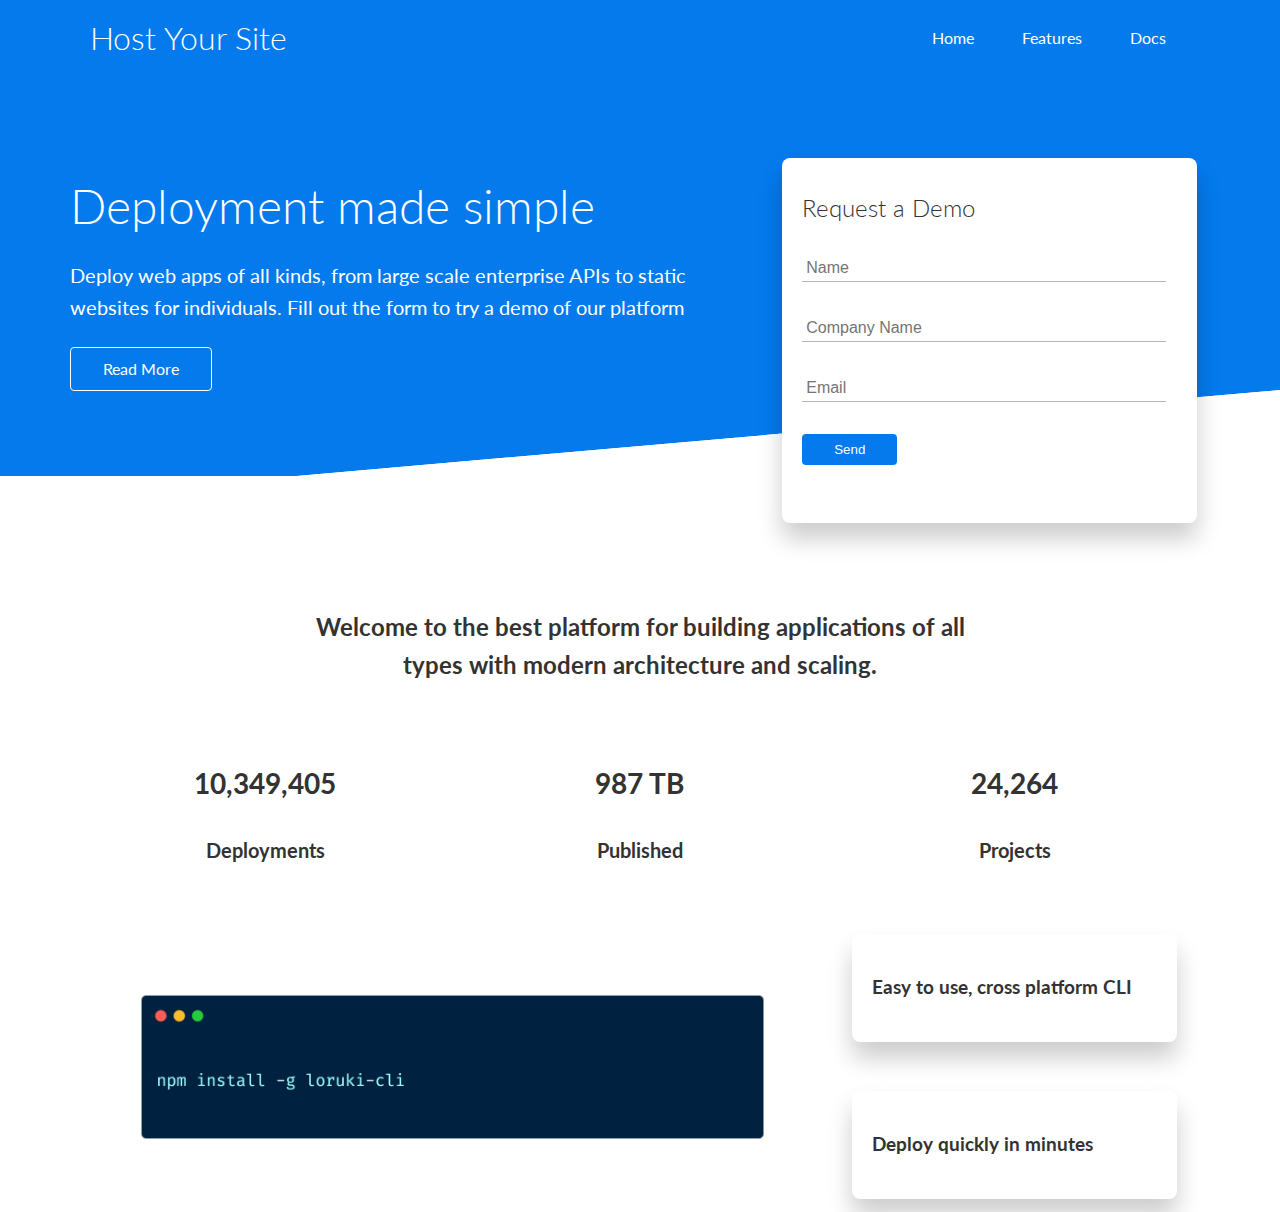
==== index.html @ ca032b11 "adding the cli image and other related info" ====
<!-- Exclamation enter to get the boiler plate code -->
<!DOCTYPE html>
<html lang="en">
<head>
  <meta charset="UTF-8">
  <meta http-equiv="X-UA-Compatible" content="IE=edge">
  <meta name="viewport" content="width=device-width, initial-scale=1.0">
  <link rel="stylesheet" href="https://cdnjs.cloudflare.com/ajax/libs/font-awesome/6.0.0-beta2/css/all.min.css" integrity="sha512-YWzhKL2whUzgiheMoBFwW8CKV4qpHQAEuvilg9FAn5VJUDwKZZxkJNuGM4XkWuk94WCrrwslk8yWNGmY1EduTA==" crossorigin="anonymous" referrerpolicy="no-referrer" />
  <link rel="stylesheet" href="css/styles.css">
  <link rel="stylesheet" href="css/utilities.css">
  <title>HostYourSite | Cloud Hosting For Everyone</title>
</head>
<body>
  <!-- Navbar -->
  <div class="navbar">
    <!-- Doesnt want to extend all the way, restricting the max width -->
    <div class="container flex">
      <h1 class="logo">Host Your Site</h1>
      <nav>
        <ul>
          <li><a href="index.html">Home</a></li>
          <li><a href="features.html">Features</a></li>
          <li><a href="docs.html">Docs</a></li>
        </ul>
      </nav>
    </div>
  </div>

  <!-- Showcase -->
  <section class="showcase">
    <div class="container grid">
      <!-- Grid Items -->
      <div class="showcase-text">
        <h1>Deployment made simple</h1>
        <p>Deploy web apps of all kinds, from large scale enterprise APIs to static websites for individuals. Fill out the form to try a demo of our platform</p>
        <a href="features.html" class="btn btn-outline">Read More</a>
      </div>

      <div class="showcase-form card">
        <h2>Request a Demo</h2>
        <form>
          <div class="form-control">
            <input type="text" name="name" placeholder="Name" required>
          </div>
          <div class="form-control">
            <input type="text" name="company" placeholder="Company Name" required>
          </div>
          <div class="form-control">
            <input type="email" name="email" placeholder="Email" required>
          </div>
          <input type="submit" value="Send" class="btn btn-primary">
        </form>
      </div>
    </div>
  </section>

  <!-- Stats -->
  <section class="stats">
    <div class="container">
      <h3 class="stats-heading text-center">
        Welcome to the best platform for building applications of all types with modern architecture and scaling.
      </h3>
      <div class="grid grid-3 text-center mgy-4">
        <div>
          <i class="fas fa-server fa-3x"></i>
          <h3>10,349,405</h3>
          <p class="text-secondary">Deployments</p>
        </div>
        <div>
          <i class="fas fa-upload fa-3x"></i>
          <h3>987 TB</h3>
          <p class="text-secondary">Published</p>
        </div>
        <div>
          <i class="fas fa-project-diagram fa-3x"></i>
          <h3>24,264</h3>
          <p class="text-secondary">Projects</p>
        </div>
      </div>
    </div>
  </section>

  <!-- Cli -->
  <section class="cli">
    <div class="container grid">
      <img src="images/cli.png" alt="">
      <div class="card">
        <h3>Easy to use, cross platform CLI</h3>
      </div>
      <div class="card">
        <h3>Deploy quickly in minutes</h3>
      </div>
    </div>
  </section>
</body>
</html>
---- css/styles.css ----
@import url('https://fonts.googleapis.com/css2?family=Lato:wght@300&display=swap');

:root {
  --primary-color: #047aed;
};

* {
  box-sizing: border-box;
  margin: 0;
  padding: 0;
}

body {
  font-family: 'Lato',sans-serif;
  color: #333;
  line-height: 1.6;
  margin: 0;
}

ul {
  list-style-type: none;
}

a {
  text-decoration: none;
  color: #333;
}

h1, h2 {
  font-weight: 300;
  line-height: 1.2;
  margin: 1rem 0;
}

p {
  margin: 0.5rem 0;
}

img {
  /* To fit inside the container */
  width: 100%;
}

/* Navbar */

.navbar {
  background-color: var(--primary-color);
  color: #fff;
  height: 4.75rem;
}

.navbar ul {
  display: flex;
}

.navbar a {
  color: #fff;
  padding: 0.5rem 1rem;
  margin: 0 0.5rem;
}

.navbar a:hover {
  border-bottom: 0.15rem #fff solid;
}

.navbar .flex {
  justify-content: space-between;
}

/* Showcase */

.showcase {
  height: 400px;
  background-color: var(--primary-color);
  color: #fff;
  position: relative;
}

.showcase::before, .showcase::after {
  content: '';
  position: absolute;
  height: 100px;
  bottom: -70px;
  right: 0;
  left: 0;
  background: #fff;
  -webkit-transform: skewY(-5deg);
  -moz-transform: skewY(-5deg);
  -ms-transform: skewY(-5deg);
  transform: skewY(-5deg);
}

.showcase h1 {
  font-size: 3rem;
}

.showcase p {
  margin: 1.5rem 0;
  font-size: 1.25rem;
}

.showcase .grid {
  overflow: visible;
  grid-template-columns: 60% 40%;
  gap: 2.5rem;
}

.showcase-form {
  position: relative;
  top: 4rem;
  height: 325px;
  width: 375px;
  padding: 2.5rem;
  z-index: 100;
  justify-self: flex-end;
}

.showcase-form .form-control {
  margin: 2rem 0;
}

.showcase-form input[type='text'], 
.showcase-form input[type='email'] {
  border: 0;
  border-bottom: 1px solid #b4b3cb;
  width: 95%;
  padding: 0.25rem;
  font-size: 1rem;
}

.showcase-form input:focus {
  outline: none;
}

/* Stats */

.stats {
  padding-top: 100px;
}

.stats h3 {
  font-size: 1.5rem;
}

.stats-heading {
  max-width: 650px;
  margin: 2rem auto;
}

.stats .grid h3 {
  font-size: 1.75rem;
}

.stats .grid p {
  font-size: 1.25rem;
  font-weight: bold;
}

/* Cli */

/* Here grid is combination of rows and columns */
.cli .grid {
  grid-template-rows: repeat(2, 1fr);
  grid-template-columns: repeat(3, 1fr);
}

/* Making cli image to span down the first 2 columns and 2 rows */
.cli .grid > *:first-child {
  grid-column: 1 / span 2;
  grid-row: 1 / span 2;
}
---- css/utilities.css ----
.container {
  max-width: 1100px;
  margin: 0 auto;
  overflow: auto;
  padding: 0 3rem;
}

.flex {
  display: flex;
  /* default flex direction is row */
  justify-content: center;
  align-items: center;
  /* fit to the container */
  height: 100%;
}

.card {
  background-color: #fff;
  color: #333;
  border-radius: 0.5rem;
  box-shadow: 0 1rem 1.5rem rgba(0, 0, 0, 0.2);
  padding: 1.25rem;
  margin: 0.8rem;
}

.btn {
  display: inline-block;
  padding: 0.5rem 2rem;
  cursor: pointer;
  background-color: var(--primary-color);
  color: #fff;
  border: none;
  border-radius: 0.25rem;
}

.btn-outline {
  background-color: transparent;
  border: 1px #fff solid;
}

.btn:hover {
  transform: scale(0.98);
}

/* Grid */
.grid {
  display: grid;
  /* Grid doesnt apply changes like flex */
  /* grid-template-columns: 300px 250px; */
  grid-template-columns: 2fr 1fr;
  /* grid-template-columns: repeat(2, 1fr); */
  /* space in between */
  gap: 1.5rem;
  justify-content: center;
  align-items: center;
  height: 100%;
}

.grid-3 {
  grid-template-columns: repeat(3, 1fr);
}

.text-center {
  text-align: center;
}

/* Margins */

.mgy-1 {
  margin: 1rem 0;
}

.mgy-2 {
  margin: 1.5rem 0;
}

.mgy-3 {
  margin: 2rem 0;
}

.mgy-4 {
  margin: 3rem 0;
}

.mgy-5 {
  margin: 3.5rem 0;
}

.mg-1 {
  margin: 1rem;
}

.mg-2 {
  margin: 1.5rem;
}

.mg-3 {
  margin: 2rem;
}

.mg-4 {
  margin: 3rem;
}

.mg-5 {
  margin: 3.5rem;
}

/* Paddings */

.pdg-1 {
  padding: 1rem;
}

.pdg-2 {
  padding: 1.5rem;
}

.pdg-3 {
  padding: 2rem;
}

.pdg-4 {
  padding: 3rem;
}

.pdg-5 {
  padding: 3.5rem;
}
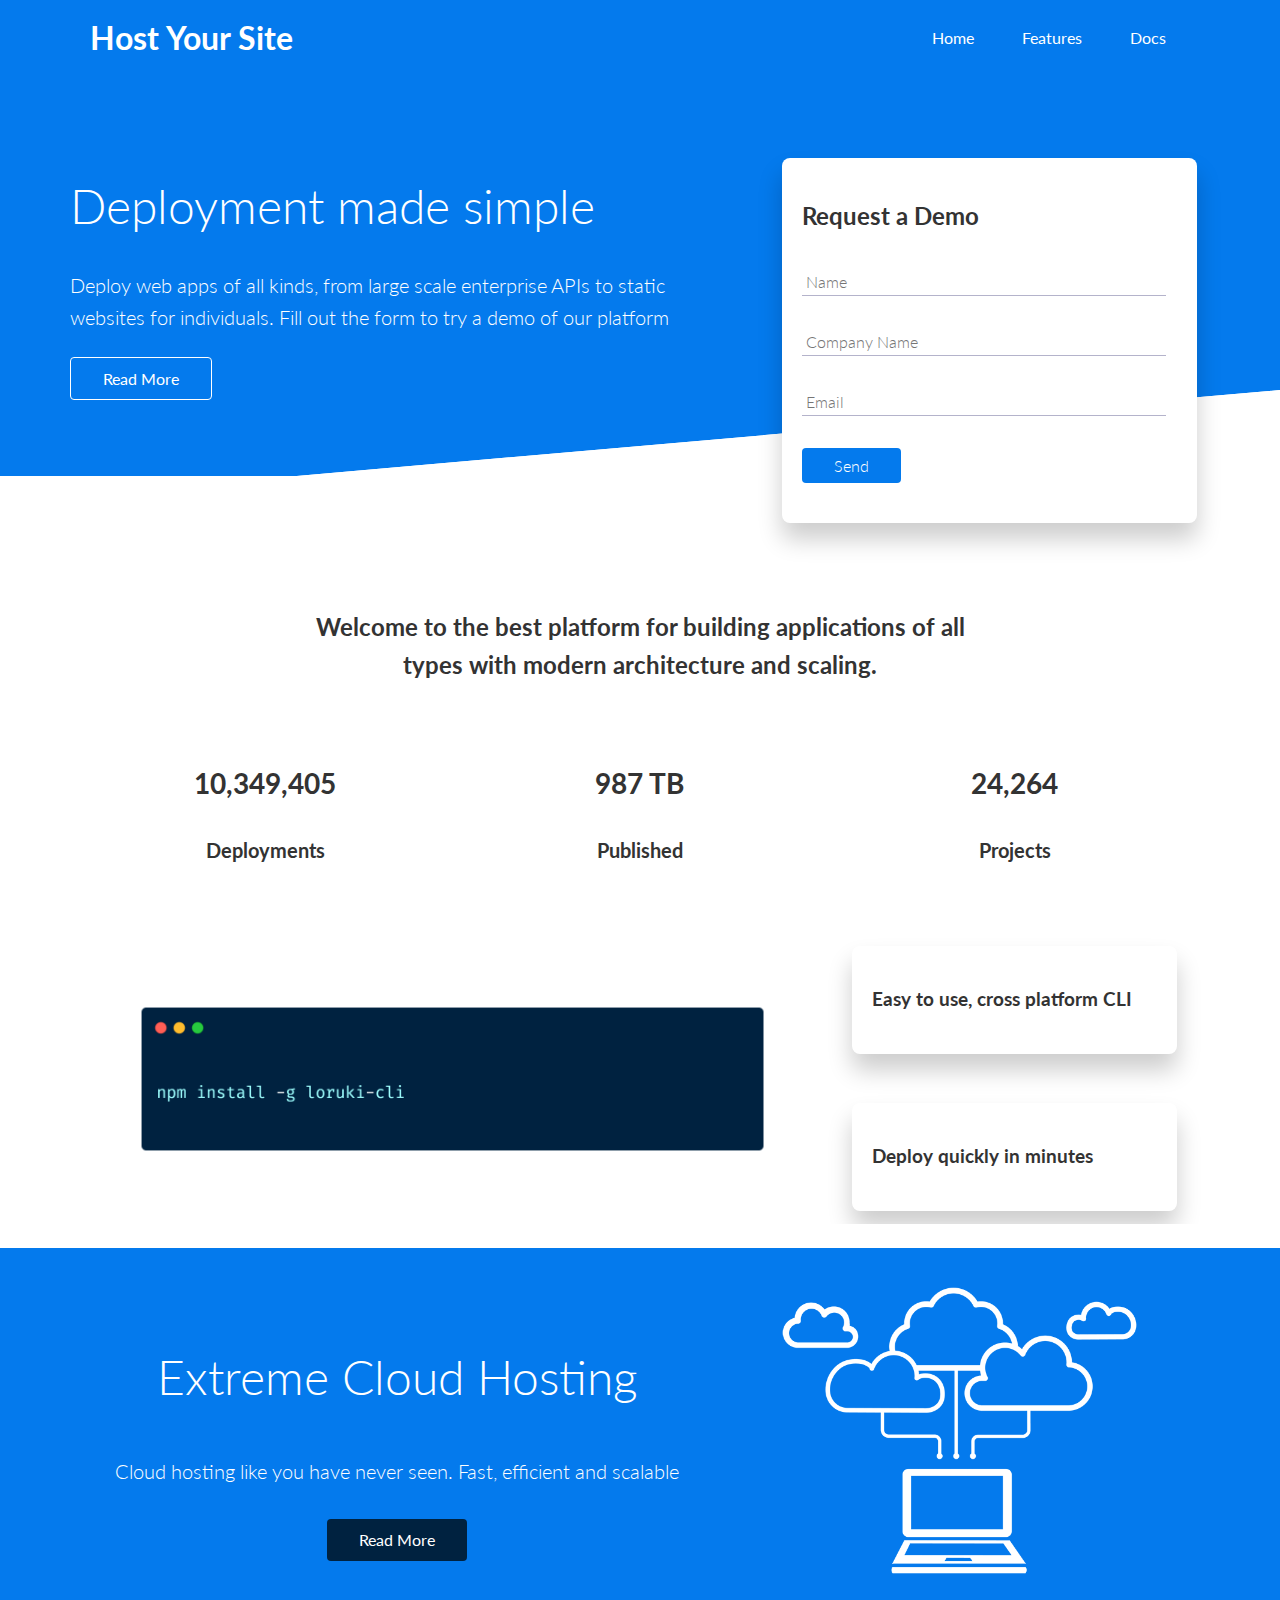
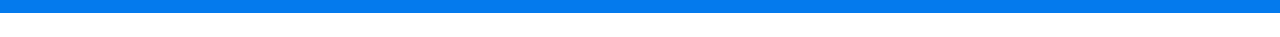
==== commit 348cd2b9: "Adding the cloud section and adding the utilities classes created" ====
--- a/index.html
+++ b/index.html
@@ -31,8 +31,8 @@
     <div class="container grid">
       <!-- Grid Items -->
       <div class="showcase-text">
-        <h1>Deployment made simple</h1>
-        <p>Deploy web apps of all kinds, from large scale enterprise APIs to static websites for individuals. Fill out the form to try a demo of our platform</p>
+        <h1 class="lg mgy-1">Deployment made simple</h1>
+        <p class="lead mgy-2">Deploy web apps of all kinds, from large scale enterprise APIs to static websites for individuals. Fill out the form to try a demo of our platform</p>
         <a href="features.html" class="btn btn-outline">Read More</a>
       </div>
 
@@ -40,15 +40,15 @@
         <h2>Request a Demo</h2>
         <form>
           <div class="form-control">
-            <input type="text" name="name" placeholder="Name" required>
+            <input class="sm" type="text" name="name" placeholder="Name" required>
           </div>
           <div class="form-control">
-            <input type="text" name="company" placeholder="Company Name" required>
+            <input class="sm"  type="text" name="company" placeholder="Company Name" required>
           </div>
           <div class="form-control">
-            <input type="email" name="email" placeholder="Email" required>
+            <input class="sm" type="email" name="email" placeholder="Email" required>
           </div>
-          <input type="submit" value="Send" class="btn btn-primary">
+          <input type="submit" value="Send" class="btn btn-primary sm">
         </form>
       </div>
     </div>
@@ -83,7 +83,7 @@
   <!-- Cli -->
   <section class="cli">
     <div class="container grid">
-      <img src="images/cli.png" alt="">
+      <img src="images/cli.png" alt="cli">
       <div class="card">
         <h3>Easy to use, cross platform CLI</h3>
       </div>
@@ -92,5 +92,17 @@
       </div>
     </div>
   </section>
+
+  <!-- Cloud -->
+  <section class="cloud bg-primary mgy-2 pdg-2">
+    <div class="container grid">
+      <div class="text-center">
+        <h2 class="lg">Extreme Cloud Hosting</h2>
+        <p class="lead mgy-3">Cloud hosting like you have never seen. Fast, efficient and scalable</p>
+        <a href="features.html" class="btn btn-dark">Read More</a>
+      </div>
+      <img src="images/cloud.png" alt="cloud">
+    </div>
+  </section>
 </body>
 </html>--- a/css/styles.css
+++ b/css/styles.css
@@ -2,6 +2,10 @@
 
 :root {
   --primary-color: #047aed;
+  --secondary-color: #1c3fa8;
+  --dark-color: #002240;
+  --light-color: #fff;
+  --font-color: #333;
 };
 
 * {
@@ -23,17 +27,7 @@
 
 a {
   text-decoration: none;
-  color: #333;
-}
-
-h1, h2 {
-  font-weight: 300;
-  line-height: 1.2;
-  margin: 1rem 0;
-}
-
-p {
-  margin: 0.5rem 0;
+  color: var(--font-color);
 }
 
 img {
@@ -45,7 +39,7 @@
 
 .navbar {
   background-color: var(--primary-color);
-  color: #fff;
+  color:var(--light-color);
   height: 4.75rem;
 }
 
@@ -54,13 +48,13 @@
 }
 
 .navbar a {
-  color: #fff;
+  color: var(--light-color);
   padding: 0.5rem 1rem;
   margin: 0 0.5rem;
 }
 
 .navbar a:hover {
-  border-bottom: 0.15rem #fff solid;
+  border-bottom: 0.15rem var(--light-color) solid;
 }
 
 .navbar .flex {
@@ -72,7 +66,7 @@
 .showcase {
   height: 400px;
   background-color: var(--primary-color);
-  color: #fff;
+  color: var(--light-color);
   position: relative;
 }
 
@@ -83,20 +77,11 @@
   bottom: -70px;
   right: 0;
   left: 0;
-  background: #fff;
+  background: var(--light-color);
   -webkit-transform: skewY(-5deg);
   -moz-transform: skewY(-5deg);
   -ms-transform: skewY(-5deg);
   transform: skewY(-5deg);
-}
-
-.showcase h1 {
-  font-size: 3rem;
-}
-
-.showcase p {
-  margin: 1.5rem 0;
-  font-size: 1.25rem;
 }
 
 .showcase .grid {
@@ -119,13 +104,16 @@
   margin: 2rem 0;
 }
 
+.showcase-form input {
+  font-family: 'Lato', sans-serif;
+}
+
 .showcase-form input[type='text'], 
 .showcase-form input[type='email'] {
   border: 0;
   border-bottom: 1px solid #b4b3cb;
   width: 95%;
   padding: 0.25rem;
-  font-size: 1rem;
 }
 
 .showcase-form input:focus {
@@ -168,4 +156,11 @@
 .cli .grid > *:first-child {
   grid-column: 1 / span 2;
   grid-row: 1 / span 2;
+  background-color: var(--light-color);
+}
+
+/* Cloud */
+
+.cloud .grid {
+  grid-template-columns: 4fr 3fr;
 }--- a/css/utilities.css
+++ b/css/utilities.css
@@ -15,8 +15,8 @@
 }
 
 .card {
-  background-color: #fff;
-  color: #333;
+  background-color: var(--light-color);
+  color: var(--font-color);
   border-radius: 0.5rem;
   box-shadow: 0 1rem 1.5rem rgba(0, 0, 0, 0.2);
   padding: 1.25rem;
@@ -28,18 +28,57 @@
   padding: 0.5rem 2rem;
   cursor: pointer;
   background-color: var(--primary-color);
-  color: #fff;
+  color: var(--light-color);
   border: none;
   border-radius: 0.25rem;
 }
 
 .btn-outline {
   background-color: transparent;
-  border: 1px #fff solid;
+  border: 1px var(--light-color) solid;
 }
 
 .btn:hover {
   transform: scale(0.98);
+}
+
+/* Background and Colors */
+
+.bg-primary, .btn-primary {
+  background-color: var(--primary-color);
+  color: var(--light-color);
+}
+
+.bg-dark, .btn-dark {
+  background-color: var(--dark-color);
+  color: var(--light-color);
+}
+
+/* Text Sizes */
+
+.lead {
+  font-size: 1.25rem;
+  font-weight: 300;
+}
+
+.sm {
+  font-size: 1rem;
+  font-weight: 300;
+}
+
+.md {
+  font-size: 2rem;
+  font-weight: 300;
+}
+
+.lg {
+  font-size: 3rem;
+  font-weight: 300;
+}
+
+.xl {
+  font-size: 4rem;
+  font-weight: 300;
 }
 
 /* Grid */
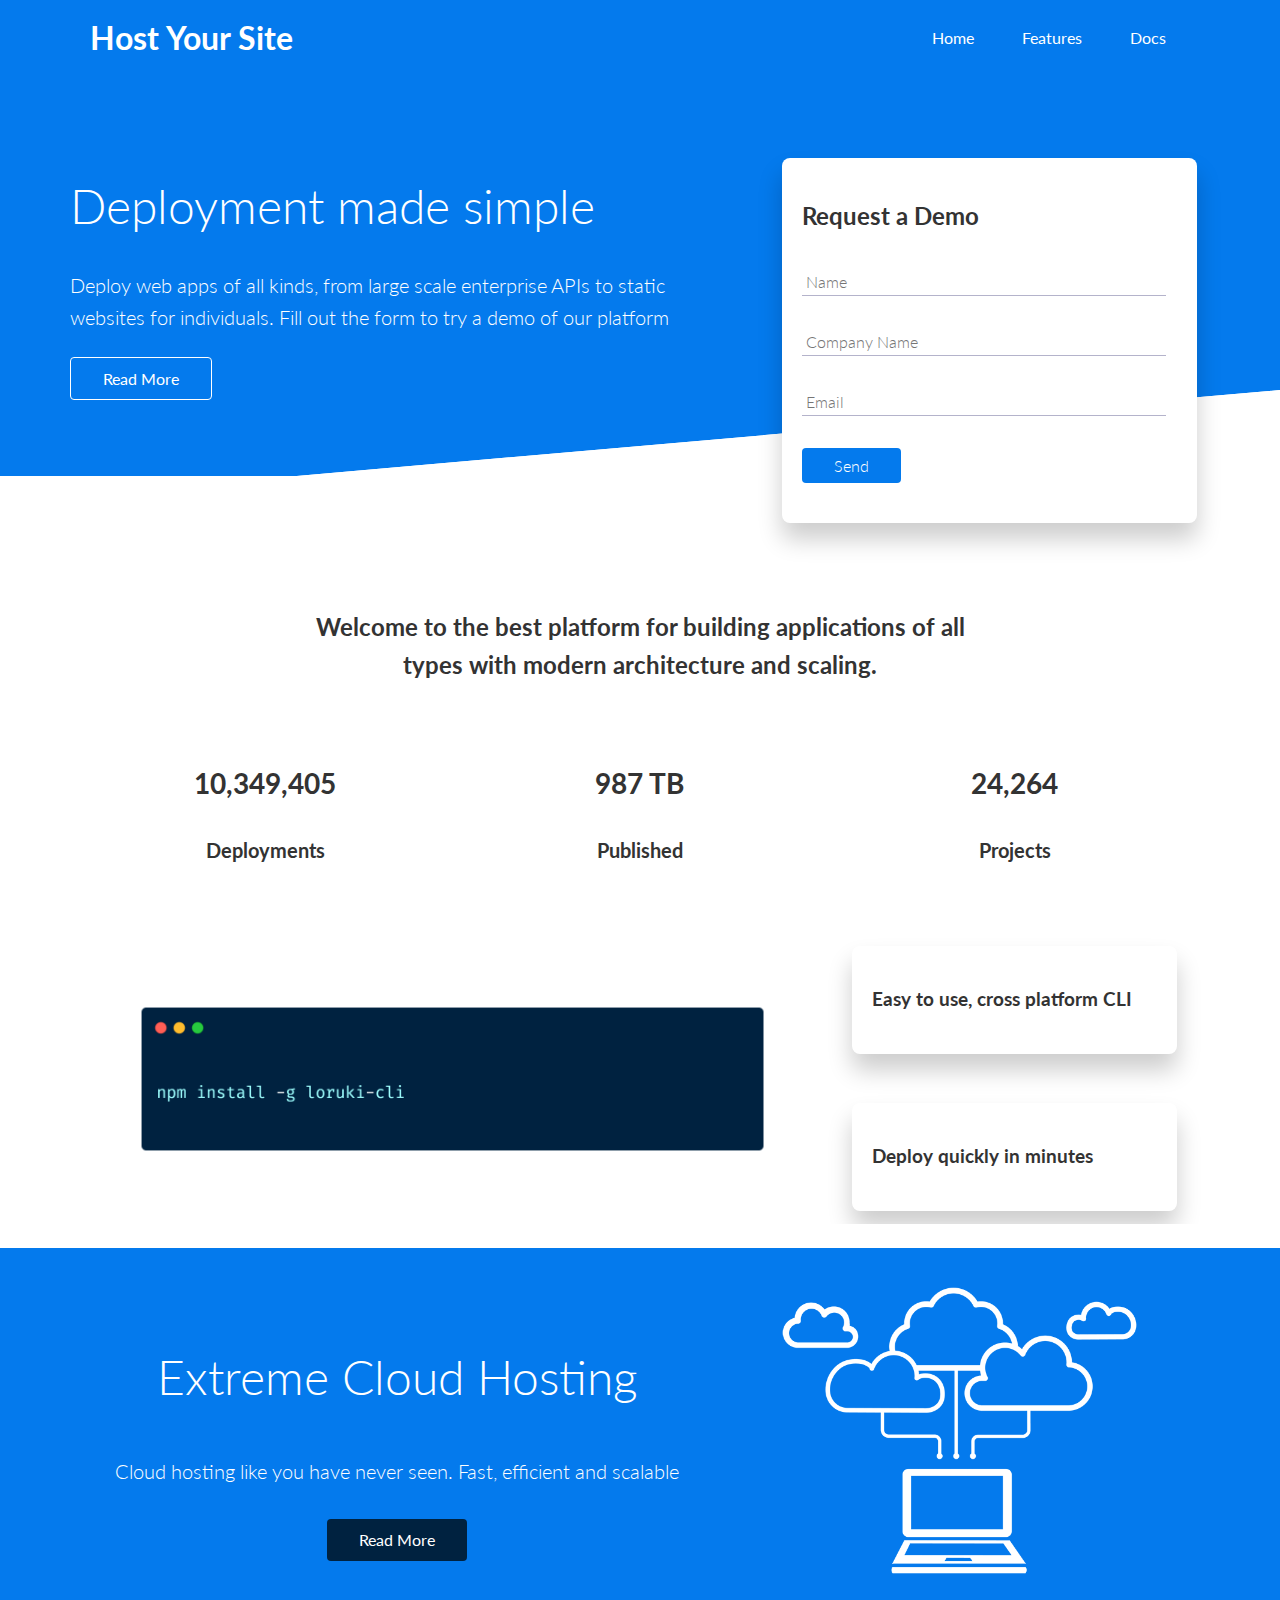
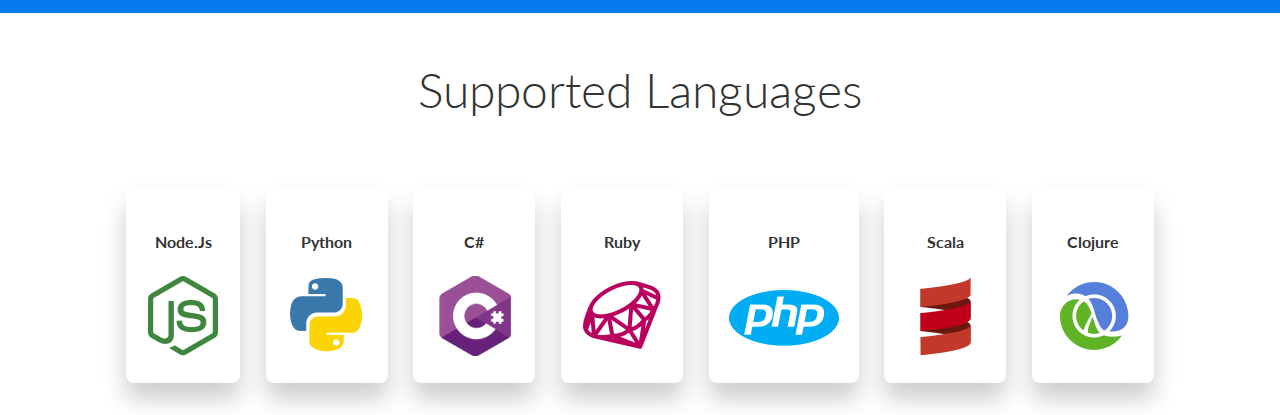
==== commit 6ae92974: "Adding which programming languages are supported" ====
--- a/index.html
+++ b/index.html
@@ -104,5 +104,42 @@
       <img src="images/cloud.png" alt="cloud">
     </div>
   </section>
+
+  <!-- Programming Languages -->
+  <section class="languages">
+    <h2 class="lg text-center">
+      Supported Languages
+    </h2>
+    <div class="container flex">
+      <div class="card">
+        <h4>Node.Js</h4>
+        <img src="images/logos/node.png" alt="nodejs">
+      </div>
+      <div class="card">
+        <h4>Python</h4>
+        <img src="images/logos/python.png" alt="">
+      </div>
+      <div class="card">
+        <h4>C#</h4>
+        <img src="images/logos/csharp.png" alt="">
+      </div>
+      <div class="card">
+        <h4>Ruby</h4>
+        <img src="images/logos/ruby.png" alt="">
+      </div>
+      <div class="card">
+        <h4>PHP</h4>
+        <img src="images/logos/php.png" alt="">
+      </div>
+      <div class="card">
+        <h4>Scala</h4>
+        <img src="images/logos/scala.png" alt="">
+      </div>
+      <div class="card">
+        <h4>Clojure</h4>
+        <img src="images/logos/clojure.png" alt="">
+      </div>
+    </div>
+  </section>
 </body>
 </html>--- a/css/styles.css
+++ b/css/styles.css
@@ -163,4 +163,20 @@
 
 .cloud .grid {
   grid-template-columns: 4fr 3fr;
+}
+
+/* Languages */
+
+.languages .flex {
+  flex-wrap: wrap;
+}
+
+.languages .card {
+  text-align: center;
+  margin: 1.2rem 0.8rem 2rem;
+  transition: transform 0.2s ease-in;
+}
+
+.languages .card:hover {
+  transform: translateY(-1rem);
 }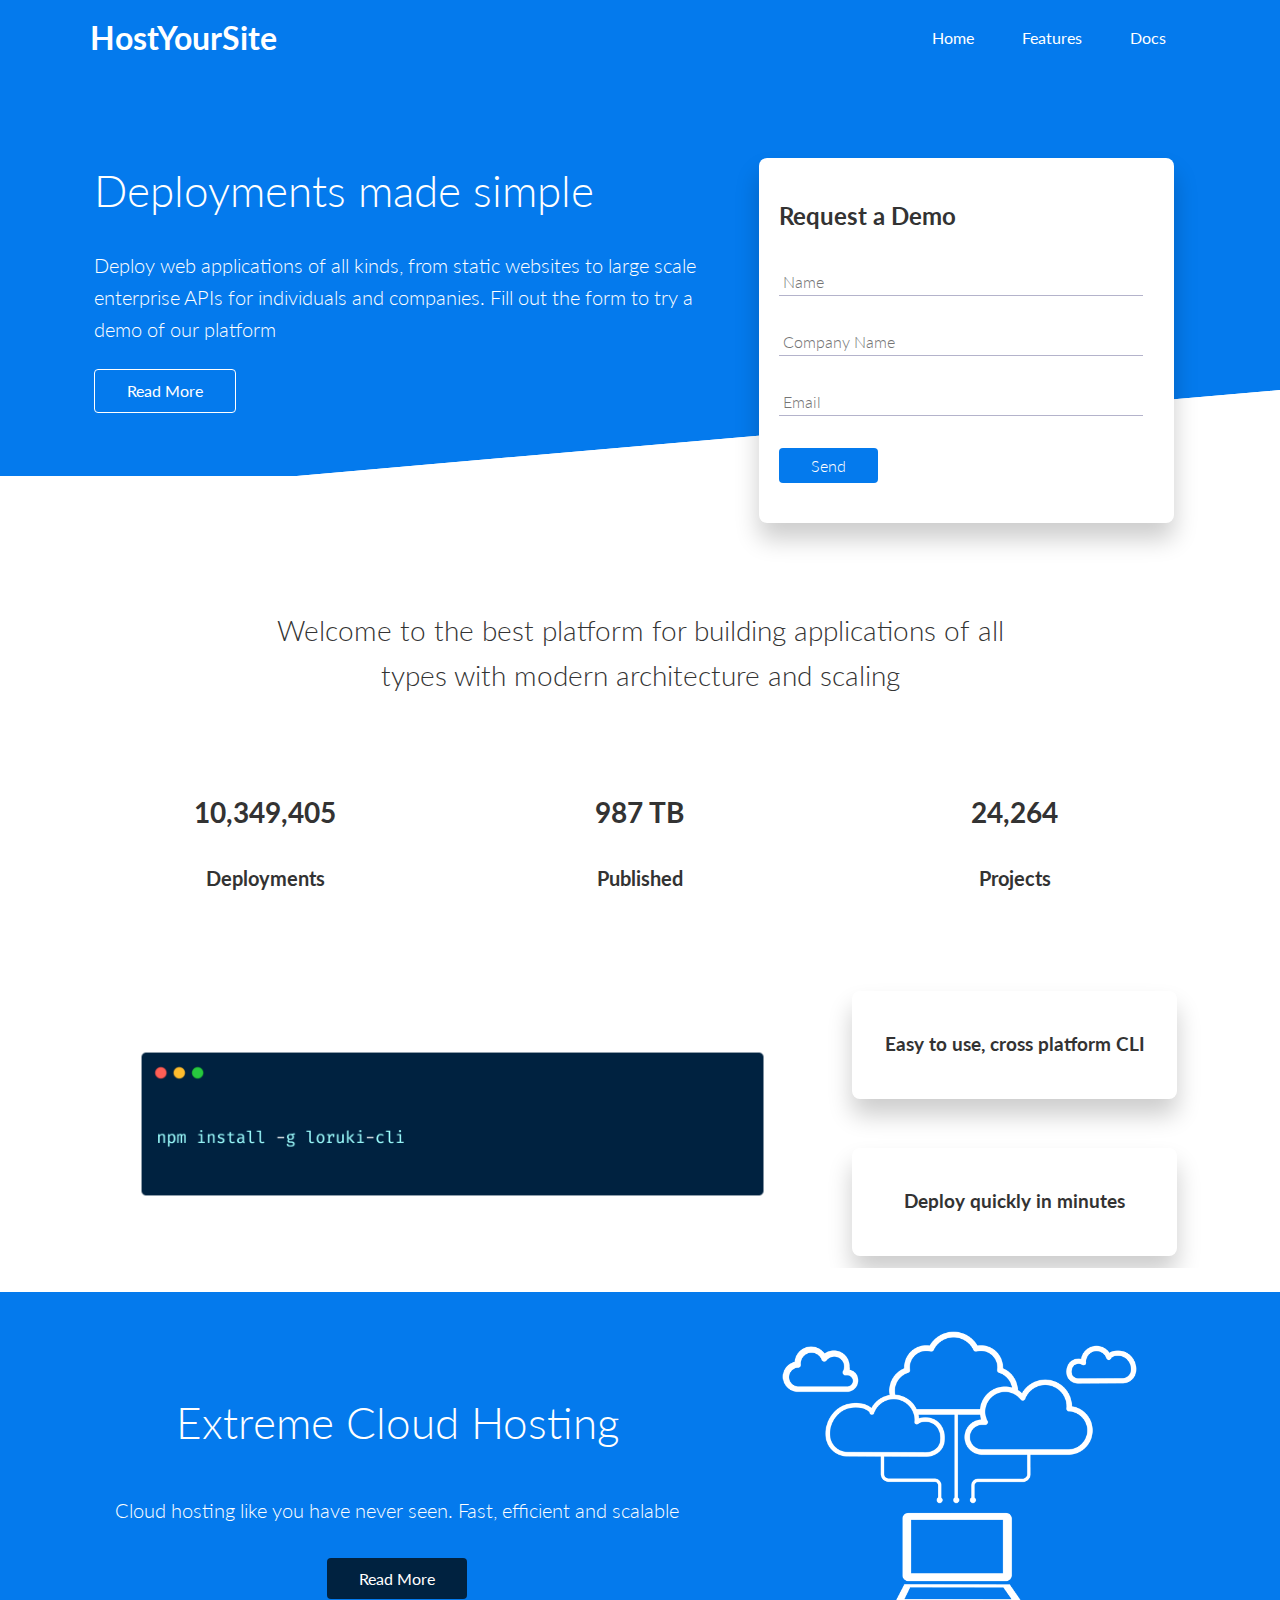
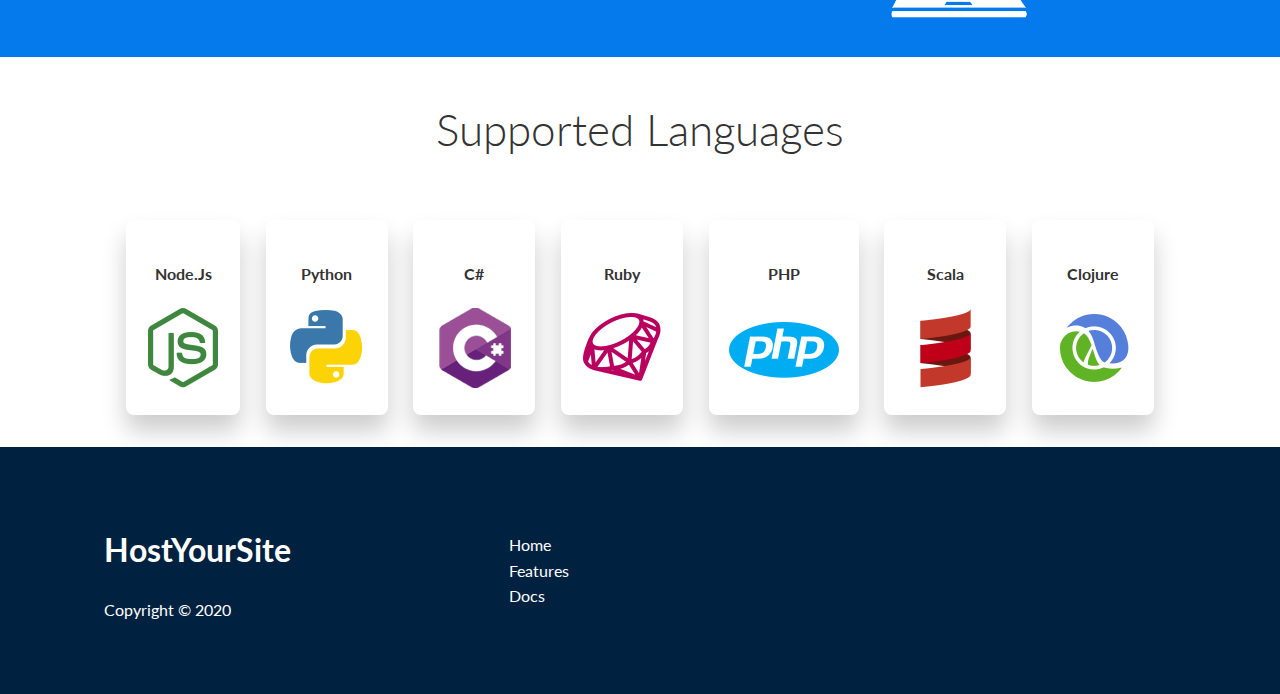
==== commit a3a3f2d1: "Adding the footer and other misc corrections" ====
--- a/index.html
+++ b/index.html
@@ -15,7 +15,7 @@
   <div class="navbar">
     <!-- Doesnt want to extend all the way, restricting the max width -->
     <div class="container flex">
-      <h1 class="logo">Host Your Site</h1>
+      <h1 class="logo">HostYourSite</h1>
       <nav>
         <ul>
           <li><a href="index.html">Home</a></li>
@@ -31,8 +31,8 @@
     <div class="container grid">
       <!-- Grid Items -->
       <div class="showcase-text">
-        <h1 class="lg mgy-1">Deployment made simple</h1>
-        <p class="lead mgy-2">Deploy web apps of all kinds, from large scale enterprise APIs to static websites for individuals. Fill out the form to try a demo of our platform</p>
+        <h1 class="lg mgy-1">Deployments made simple</h1>
+        <p class="lead mgy-2">Deploy web applications of all kinds, from static websites to large scale enterprise APIs for individuals and companies. Fill out the form to try a demo of our platform</p>
         <a href="features.html" class="btn btn-outline">Read More</a>
       </div>
 
@@ -57,10 +57,10 @@
   <!-- Stats -->
   <section class="stats">
     <div class="container">
-      <h3 class="stats-heading text-center">
-        Welcome to the best platform for building applications of all types with modern architecture and scaling.
+      <h3 class="stats-heading md text-center">
+        Welcome to the best platform for building applications of all types with modern architecture and scaling
       </h3>
-      <div class="grid grid-3 text-center mgy-4">
+      <div class="grid grid-3 text-center mgy-5">
         <div>
           <i class="fas fa-server fa-3x"></i>
           <h3>10,349,405</h3>
@@ -82,7 +82,7 @@
 
   <!-- Cli -->
   <section class="cli">
-    <div class="container grid">
+    <div class="container grid text-center">
       <img src="images/cli.png" alt="cli">
       <div class="card">
         <h3>Easy to use, cross platform CLI</h3>
@@ -141,5 +141,28 @@
       </div>
     </div>
   </section>
+
+  <!-- Footer -->
+
+  <footer class="footer bg-dark pdg-5">
+    <div class="container grid grid-3">
+      <div>
+        <h1>HostYourSite</h1>
+        <p>Copyright &copy; 2020</p>
+      </div>
+      <nav>
+        <ul>
+          <li><a href="index.html">Home</a></li>
+          <li><a href="features.html">Features</a></li>
+          <li><a href="docs.html">Docs</a></li>
+        </ul>
+      </nav>
+      <div class="social">
+        <a href="#"><i class="fab fa-facebook fa-2x"></i></a>
+        <a href="#"><i class="fab fa-instagram fa-2x"></i></a>
+        <a href="#"><i class="fab fa-twitter fa-2x"></i></a>
+      </div>
+    </div>
+  </footer>
 </body>
 </html>--- a/css/styles.css
+++ b/css/styles.css
@@ -86,8 +86,8 @@
 
 .showcase .grid {
   overflow: visible;
-  grid-template-columns: 60% 40%;
-  gap: 2.5rem;
+  grid-template-columns: 55% 40%;
+  gap: 3rem;
 }
 
 .showcase-form {
@@ -126,12 +126,8 @@
   padding-top: 100px;
 }
 
-.stats h3 {
-  font-size: 1.5rem;
-}
-
 .stats-heading {
-  max-width: 650px;
+  max-width: 768px;
   margin: 2rem auto;
 }
 
@@ -179,4 +175,10 @@
 
 .languages .card:hover {
   transform: translateY(-1rem);
+}
+
+/* Footer */
+
+.footer .social a {
+  margin: 0 1rem;
 }--- a/css/utilities.css
+++ b/css/utilities.css
@@ -54,6 +54,10 @@
   color: var(--light-color);
 }
 
+.bg-primary a, .btn-primary a, .bg-dark a, .btn-dark a {
+  color: var(--light-color);
+}
+
 /* Text Sizes */
 
 .lead {
@@ -67,12 +71,12 @@
 }
 
 .md {
-  font-size: 2rem;
+  font-size: 1.75rem;
   font-weight: 300;
 }
 
 .lg {
-  font-size: 3rem;
+  font-size: 2.75rem;
   font-weight: 300;
 }
 
@@ -122,7 +126,7 @@
 }
 
 .mgy-5 {
-  margin: 3.5rem 0;
+  margin: 4rem 0;
 }
 
 .mg-1 {
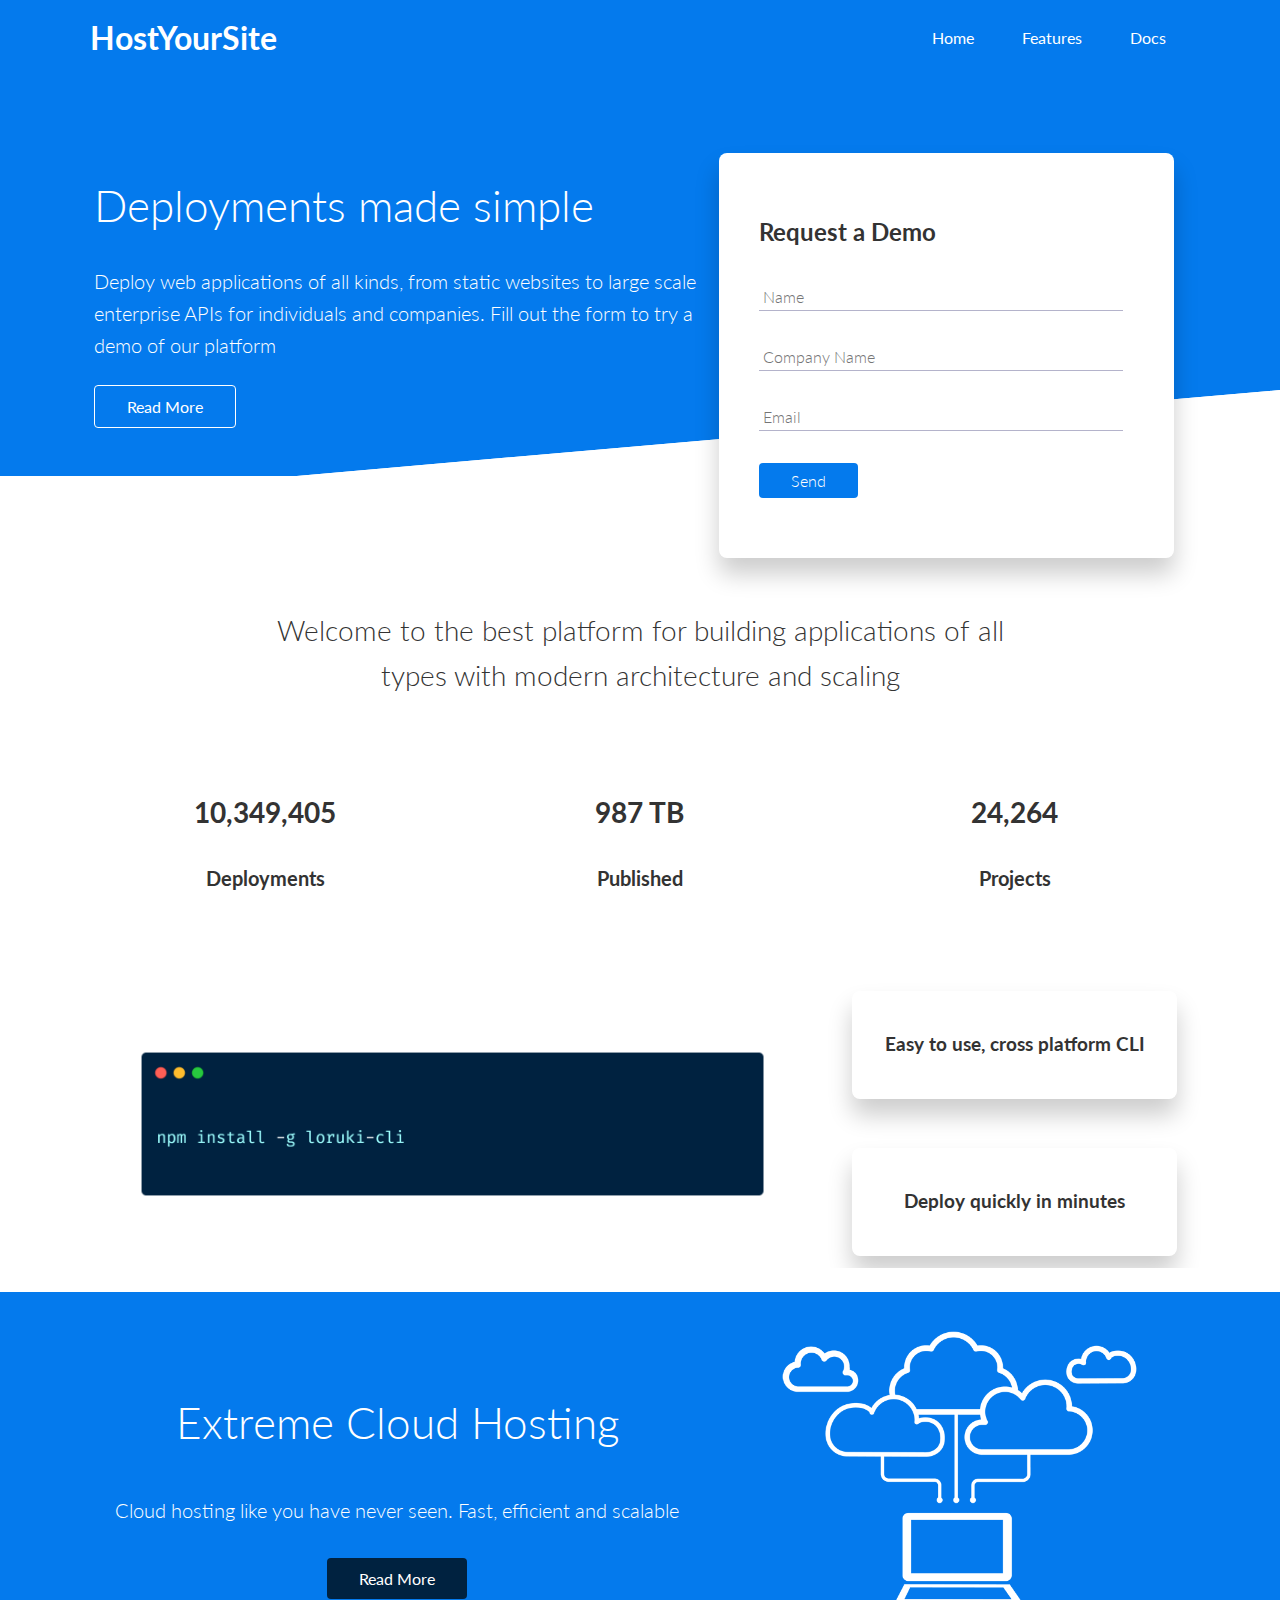
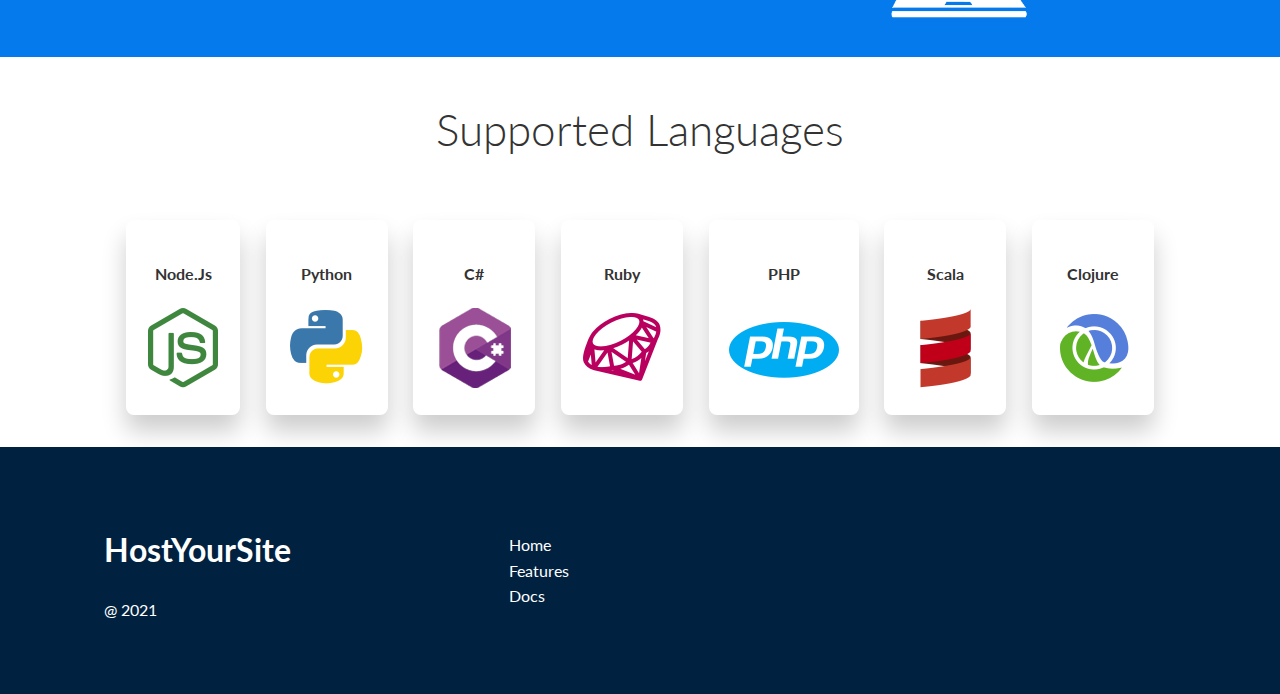
==== commit 1b80c770: "adding responsive styles for mobile screens" ====
--- a/index.html
+++ b/index.html
@@ -6,8 +6,8 @@
   <meta http-equiv="X-UA-Compatible" content="IE=edge">
   <meta name="viewport" content="width=device-width, initial-scale=1.0">
   <link rel="stylesheet" href="https://cdnjs.cloudflare.com/ajax/libs/font-awesome/6.0.0-beta2/css/all.min.css" integrity="sha512-YWzhKL2whUzgiheMoBFwW8CKV4qpHQAEuvilg9FAn5VJUDwKZZxkJNuGM4XkWuk94WCrrwslk8yWNGmY1EduTA==" crossorigin="anonymous" referrerpolicy="no-referrer" />
+  <link rel="stylesheet" href="css/utilities.css">
   <link rel="stylesheet" href="css/styles.css">
-  <link rel="stylesheet" href="css/utilities.css">
   <title>HostYourSite | Cloud Hosting For Everyone</title>
 </head>
 <body>
@@ -35,7 +35,6 @@
         <p class="lead mgy-2">Deploy web applications of all kinds, from static websites to large scale enterprise APIs for individuals and companies. Fill out the form to try a demo of our platform</p>
         <a href="features.html" class="btn btn-outline">Read More</a>
       </div>
-
       <div class="showcase-form card">
         <h2>Request a Demo</h2>
         <form>
@@ -148,7 +147,7 @@
     <div class="container grid grid-3">
       <div>
         <h1>HostYourSite</h1>
-        <p>Copyright &copy; 2020</p>
+        <p>@ 2021</p>
       </div>
       <nav>
         <ul>
--- a/css/utilities.css
+++ b/css/utilities.css
@@ -1,63 +1,3 @@
-.container {
-  max-width: 1100px;
-  margin: 0 auto;
-  overflow: auto;
-  padding: 0 3rem;
-}
-
-.flex {
-  display: flex;
-  /* default flex direction is row */
-  justify-content: center;
-  align-items: center;
-  /* fit to the container */
-  height: 100%;
-}
-
-.card {
-  background-color: var(--light-color);
-  color: var(--font-color);
-  border-radius: 0.5rem;
-  box-shadow: 0 1rem 1.5rem rgba(0, 0, 0, 0.2);
-  padding: 1.25rem;
-  margin: 0.8rem;
-}
-
-.btn {
-  display: inline-block;
-  padding: 0.5rem 2rem;
-  cursor: pointer;
-  background-color: var(--primary-color);
-  color: var(--light-color);
-  border: none;
-  border-radius: 0.25rem;
-}
-
-.btn-outline {
-  background-color: transparent;
-  border: 1px var(--light-color) solid;
-}
-
-.btn:hover {
-  transform: scale(0.98);
-}
-
-/* Background and Colors */
-
-.bg-primary, .btn-primary {
-  background-color: var(--primary-color);
-  color: var(--light-color);
-}
-
-.bg-dark, .btn-dark {
-  background-color: var(--dark-color);
-  color: var(--light-color);
-}
-
-.bg-primary a, .btn-primary a, .bg-dark a, .btn-dark a {
-  color: var(--light-color);
-}
-
 /* Text Sizes */
 
 .lead {
@@ -169,4 +109,66 @@
 
 .pdg-5 {
   padding: 3.5rem;
+}
+
+/* Containers */
+
+.container {
+  max-width: 1100px;
+  margin: 0 auto;
+  overflow: auto;
+  padding: 0 3rem;
+}
+
+.flex {
+  display: flex;
+  /* default flex direction is row */
+  justify-content: center;
+  align-items: center;
+  /* fit to the container */
+  height: 100%;
+}
+
+.card {
+  background-color: var(--light-color);
+  color: var(--font-color);
+  border-radius: 0.5rem;
+  box-shadow: 0 1rem 1.5rem rgba(0, 0, 0, 0.2);
+  padding: 1.25rem;
+  margin: 0.8rem;
+}
+
+.btn {
+  display: inline-block;
+  padding: 0.5rem 2rem;
+  cursor: pointer;
+  background-color: var(--primary-color);
+  color: var(--light-color);
+  border: none;
+  border-radius: 0.25rem;
+}
+
+.btn-outline {
+  background-color: transparent;
+  border: 1px var(--light-color) solid;
+}
+
+.btn:hover {
+  transform: scale(0.98);
+}
+
+/* Background and Colors */
+
+.bg-primary, .btn-primary {
+  background-color: var(--primary-color);
+  color: var(--light-color);
+}
+
+.bg-dark, .btn-dark {
+  background-color: var(--dark-color);
+  color: var(--light-color);
+}
+
+.bg-primary a, .btn-primary a, .bg-dark a, .btn-dark a {
+  color: var(--light-color);
 }--- a/css/styles.css
+++ b/css/styles.css
@@ -181,4 +181,163 @@
 
 .footer .social a {
   margin: 0 1rem;
+}
+
+.footer .social a i {
+  transition: transform 0.2s ease;
+}
+
+.footer .social a i:hover {
+  transform: scale(1.2);
+  border-radius: 50px;
+  cursor: pointer;
+}
+
+/* Responsiveness */
+
+/* Mobile  */
+@media (max-width: 480px) {
+  .navbar {
+    height: 12rem;
+  }
+
+  .navbar .flex {
+    flex-direction: column;
+    justify-content: initial;
+    overflow: hidden;
+  }
+
+  .navbar ul {
+    padding: 0.5rem;
+    background-color: rgba(0, 0, 0, 0.1);
+  }
+
+  .navbar a:hover {
+    border-bottom: none;
+  }
+
+  .showcase {
+    height: 100%;
+  }
+  
+  .showcase-form {
+    top: 2rem;
+    width: 230px;
+  }
+
+  .showcase .grid {
+    grid-template-columns: 100%;
+    gap: 1rem;
+  }
+
+  .showcase-text h1, .footer h1 {
+    font-size: 1.5rem;
+  }
+
+  .showcase-text p, .cloud .grid p {
+    font-size: 1rem;
+    margin: 0.5rem 0 1rem;
+  }
+
+  .showcase-form.card {
+    margin: 0 auto;
+    padding: 2rem;
+  }
+
+  .stats {
+    padding-top: 5rem;
+  }
+
+  .stats .grid.grid-3 {
+    grid-template-columns: repeat(1, 1fr);
+    margin: 2rem 0;
+  }
+
+  h3.stats-heading {
+    font-size: 1.25rem;
+    margin: 0.5rem 0 0;
+  }
+
+  .stats .grid h3 {
+    font-size: 1rem;
+    margin: 0.5rem 0 0;
+  }
+
+  .stats .grid p {
+    margin: 0;
+  }
+
+  .cli .grid, .footer .grid {
+    grid-template-columns: 1fr;
+    grid-template-rows: 1fr;
+    gap: 0;
+  }
+
+  .cli .grid > *:first-child {
+    grid-column: 1;
+    grid-row: 1;
+  }
+
+  .cli .grid .card {
+    padding: 0;
+    margin: 1rem 1.5rem;
+  }
+
+  .cli .grid .card h3 {
+    font-size: 1rem;
+  }
+
+  .cloud {
+    padding: 0;
+  }
+
+  .cloud .grid {
+    grid-template-columns: 1fr;
+    gap: 0;
+  }
+
+  .cloud .grid h2, .languages h2 {
+    font-size: 1.5rem;
+    margin: 1rem 0;
+  }
+
+  .cloud .grid a {
+    margin-top: 1rem;
+  }
+
+  .cloud .grid img {
+    margin-top: 2rem;
+  }
+
+  .languages .flex .card {
+    margin: 0.5rem;
+    padding: 1rem;
+    min-width: 110px;
+    height: 200px;
+  }
+
+  .languages .flex *:last-child {
+    margin-bottom: 1.5rem;
+  }
+
+  .footer .container.grid {
+    padding: 0;
+  }
+
+  .footer .container.grid h1,
+  .footer .container.grid p {
+    margin: 0;
+  }
+
+  .footer .container.grid nav {
+    margin: 1rem 0;
+  }
+
+  .footer .container.grid nav ul {
+    padding: 0;
+  }
+
+  .footer .social a {
+    margin: 0 1rem 0 0;
+  }
 }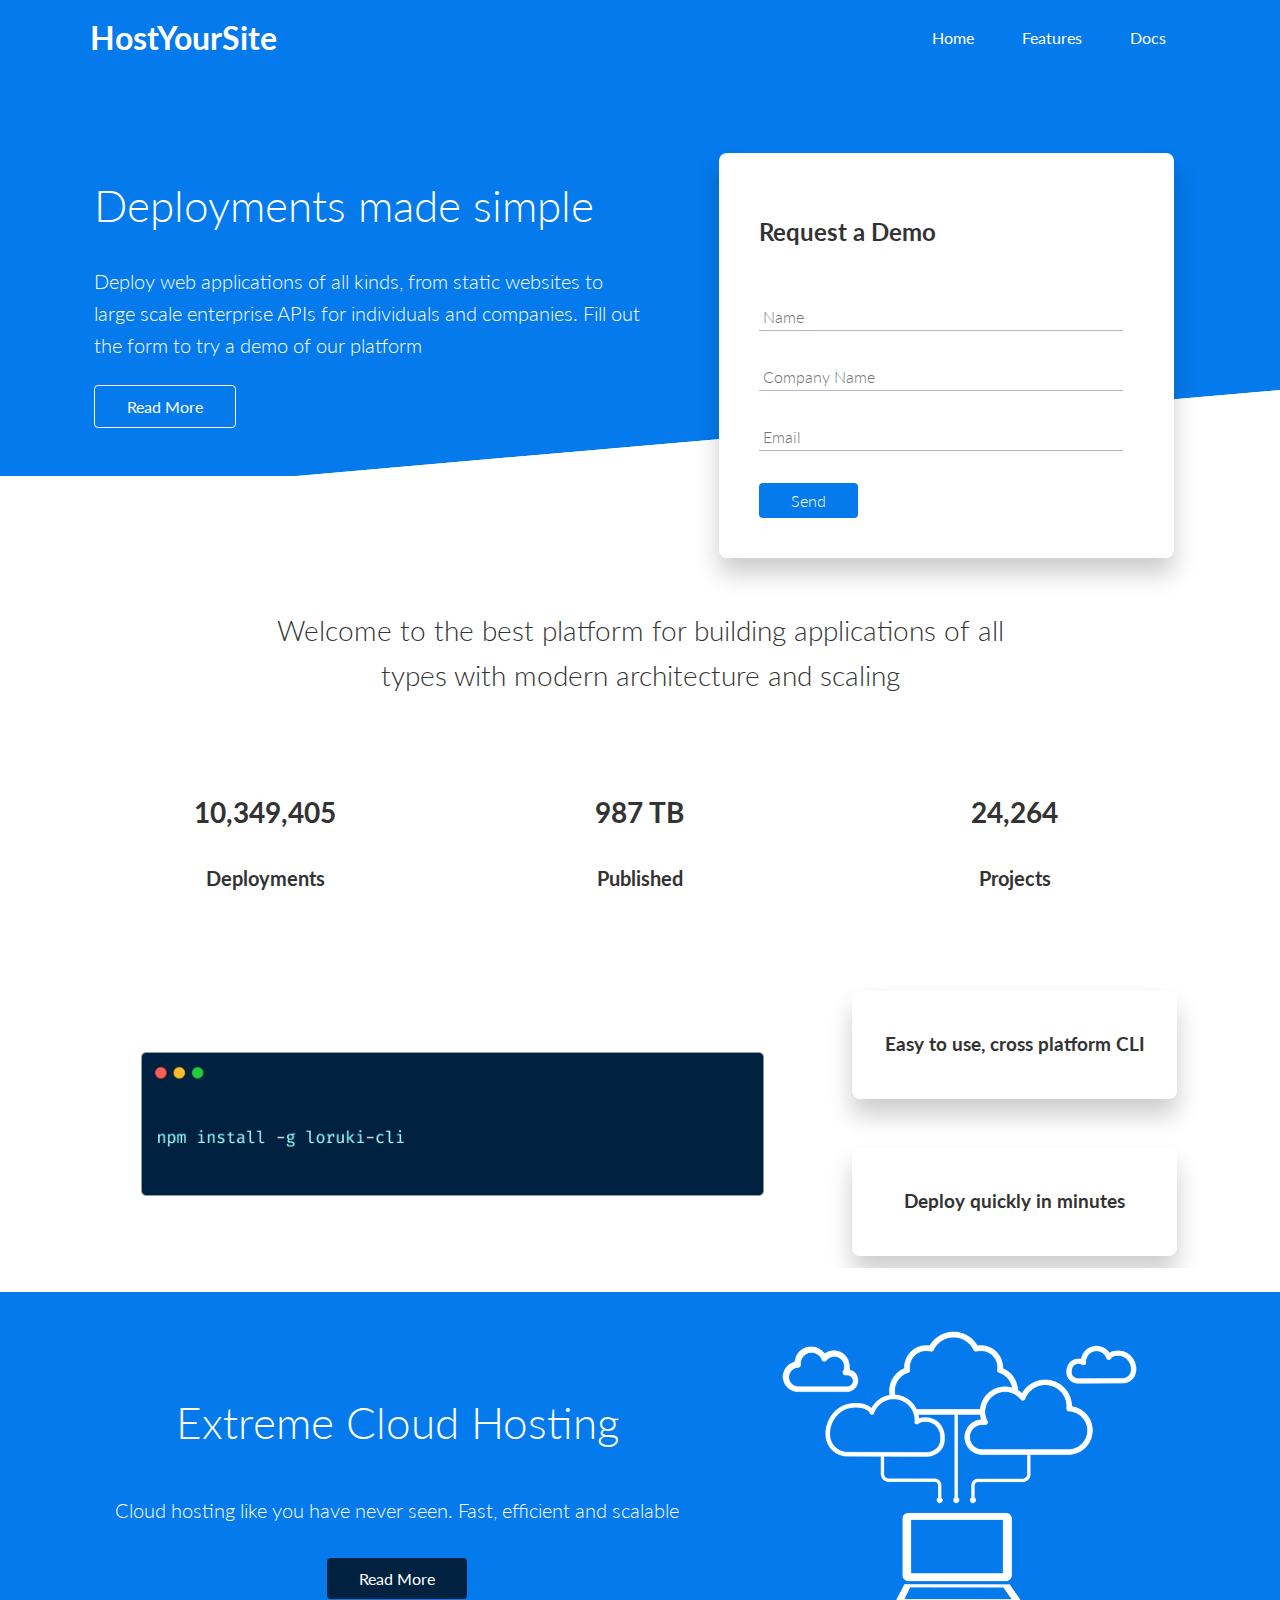
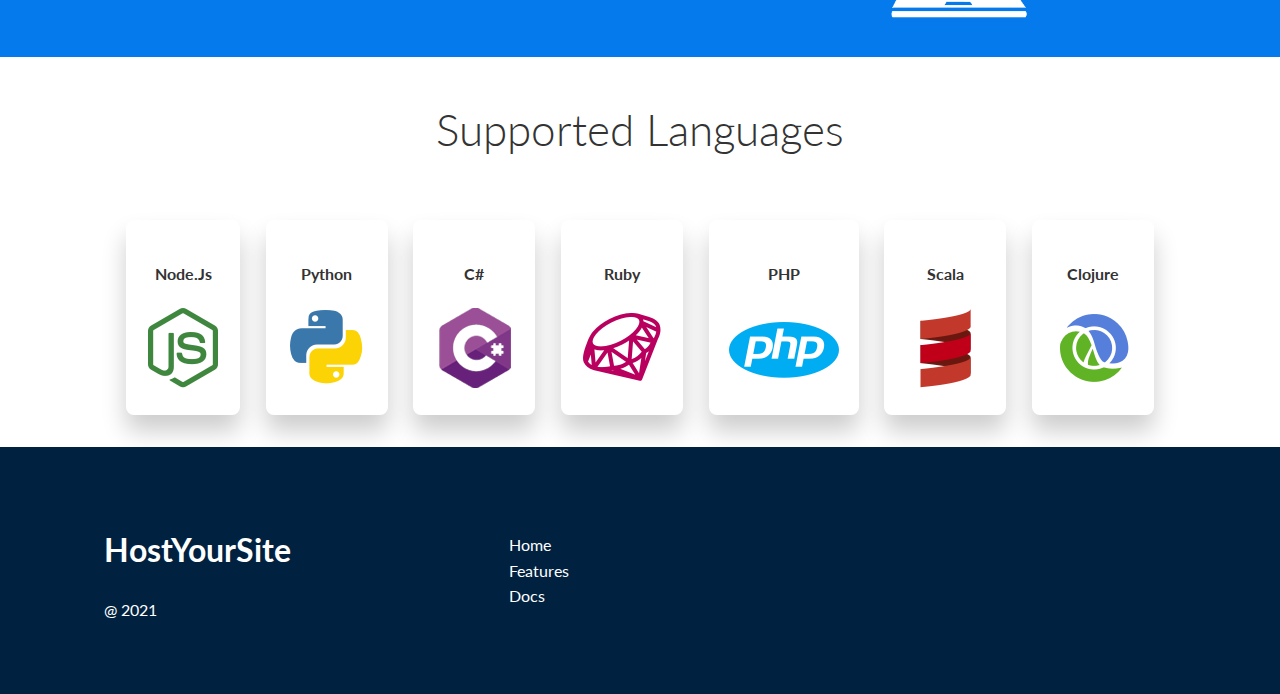
==== commit 87439c17: "adding netlify form and spam filter" ====
--- a/index.html
+++ b/index.html
@@ -37,7 +37,11 @@
       </div>
       <div class="showcase-form card">
         <h2>Request a Demo</h2>
-        <form>
+        <form name="contact" method="POST" data-netlify="true" netlify-honeypot="bot-field">
+          <input type="hidden" name="form-name" value="contact">
+          <p class="hidden">
+            <label>Don’t fill this out if you’re human: <input name="bot-field" /></label>
+          </p>
           <div class="form-control">
             <input class="sm" type="text" name="name" placeholder="Name" required>
           </div>
--- a/css/utilities.css
+++ b/css/utilities.css
@@ -45,6 +45,91 @@
 
 .text-center {
   text-align: center;
+}
+
+/* Containers */
+
+.container {
+  max-width: 1100px;
+  margin: 0 auto;
+  overflow: auto;
+  padding: 0 3rem;
+}
+
+.flex {
+  display: flex;
+  /* default flex direction is row */
+  justify-content: center;
+  align-items: center;
+  /* fit to the container */
+  height: 100%;
+}
+
+.card {
+  background-color: var(--light-color);
+  color: var(--font-color);
+  border-radius: 0.5rem;
+  box-shadow: 0 1rem 1.5rem rgba(0, 0, 0, 0.2);
+  padding: 1.25rem;
+  margin: 0.8rem;
+}
+
+.btn {
+  display: inline-block;
+  padding: 0.5rem 2rem;
+  cursor: pointer;
+  background-color: var(--primary-color);
+  color: var(--light-color);
+  border: none;
+  border-radius: 0.25rem;
+}
+
+.btn-outline {
+  background-color: transparent;
+  border: 1px var(--light-color) solid;
+}
+
+.btn:hover {
+  transform: scale(0.98);
+}
+
+/* Background and Colors */
+
+.bg-primary, .btn-primary {
+  background-color: var(--primary-color);
+  color: var(--light-color);
+}
+
+.bg-dark, .btn-dark {
+  background-color: var(--dark-color);
+  color: var(--light-color);
+}
+
+.bg-primary a, .btn-primary a, .bg-dark a, .btn-dark a {
+  color: var(--light-color);
+}
+
+/* Alert */
+
+.alert {
+  background-color: var(--light-color);
+  padding: 0.75rem 1.25rem;
+  font-weight: bold;
+  margin: 1rem 0;
+}
+
+.alert i {
+  margin-right: 0.75rem;
+}
+
+.alert-success {
+  background-color: var(--success-color);
+  color: var(--light-color);
+}
+
+.alert-error {
+  background-color: var(--error-color);
+  color: var(--light-color);
 }
 
 /* Margins */
@@ -109,66 +194,4 @@
 
 .pdg-5 {
   padding: 3.5rem;
-}
-
-/* Containers */
-
-.container {
-  max-width: 1100px;
-  margin: 0 auto;
-  overflow: auto;
-  padding: 0 3rem;
-}
-
-.flex {
-  display: flex;
-  /* default flex direction is row */
-  justify-content: center;
-  align-items: center;
-  /* fit to the container */
-  height: 100%;
-}
-
-.card {
-  background-color: var(--light-color);
-  color: var(--font-color);
-  border-radius: 0.5rem;
-  box-shadow: 0 1rem 1.5rem rgba(0, 0, 0, 0.2);
-  padding: 1.25rem;
-  margin: 0.8rem;
-}
-
-.btn {
-  display: inline-block;
-  padding: 0.5rem 2rem;
-  cursor: pointer;
-  background-color: var(--primary-color);
-  color: var(--light-color);
-  border: none;
-  border-radius: 0.25rem;
-}
-
-.btn-outline {
-  background-color: transparent;
-  border: 1px var(--light-color) solid;
-}
-
-.btn:hover {
-  transform: scale(0.98);
-}
-
-/* Background and Colors */
-
-.bg-primary, .btn-primary {
-  background-color: var(--primary-color);
-  color: var(--light-color);
-}
-
-.bg-dark, .btn-dark {
-  background-color: var(--dark-color);
-  color: var(--light-color);
-}
-
-.bg-primary a, .btn-primary a, .bg-dark a, .btn-dark a {
-  color: var(--light-color);
 }--- a/css/styles.css
+++ b/css/styles.css
@@ -6,6 +6,8 @@
   --dark-color: #002240;
   --light-color: #fff;
   --font-color: #333;
+  --success-color: #5cb85c;
+  --error-color: #d9534f;
 };
 
 * {
@@ -28,6 +30,18 @@
 a {
   text-decoration: none;
   color: var(--font-color);
+}
+
+code,
+pre {
+  background: var(--font-color);
+  color: #fff;
+  padding: 0.75rem;
+}
+
+.hidden {
+  visibility: hidden;
+  height: 0;
 }
 
 img {
@@ -86,7 +100,7 @@
 
 .showcase .grid {
   overflow: visible;
-  grid-template-columns: 55% 40%;
+  grid-template-columns: 50% 45%;
   gap: 3rem;
 }
 
@@ -193,7 +207,233 @@
   cursor: pointer;
 }
 
+.fa-facebook:hover {
+  color: #1773EA;
+}
+
+.fa-instagram:hover {
+  color: #B32E87;
+}
+
+.fa-twitter:hover {
+  color: #1C9CEA;
+}
+
+.fa-github:hover {
+  color: #b3ffe0;
+}
+
+/* Features */
+
+.features-head img,
+.docs-head img {
+  width: 200px;
+  justify-self: flex-end;
+}
+
+.features-sub-head img {
+  width: 300px;
+  justify-self: flex-end;
+}
+
+.features-main .card {
+  padding: 0.5rem 1rem;
+  margin-top: 1rem;
+  margin-bottom: 4rem;
+}
+
+.features-main .card > i {
+  margin-right: 1.5rem;
+}
+
+.features-main .grid {
+  padding: 2rem;
+}
+
+.features-main .grid > *:first-child {
+  grid-column: 1 / span 3;
+}
+
+.features-main .grid > *:nth-child(2) {
+  grid-column: 1 / span 2;
+}
+
+/* Docs */
+
+.docs-main h3 {
+  margin: 1.5rem 0;
+}
+
+.docs-main .grid {
+  grid-template-columns: 1fr 2fr;
+  align-items: flex-start;
+}
+
+.docs-main nav li {
+  font-size: 1rem;
+  padding-bottom: 0.25rem;
+  margin-bottom: 0.25rem;
+  border-bottom: 0.1rem #ccc solid;
+}
+
+.docs-main nav li a:hover {
+  color: var(--secondary-color);
+  font-weight: bold;
+}
+
 /* Responsiveness */
+
+@media (max-width: 1100px) {
+  .showcase .grid {
+    grid-template-columns: 40% 55%;
+    gap:0;
+  }
+
+  .showcase-text h1 {
+    font-size: 2.5rem;
+  }
+
+  .showcase-text a {
+    margin-bottom: 1.5rem;
+  }
+}
+
+
+@media (max-width: 992px) {
+  .showcase .grid {
+    grid-template-columns: 100%;
+    gap: 1rem;
+  }
+
+  .showcase {
+    height: auto;
+  }
+
+  .showcase-text a {
+    margin-bottom: 0;
+  }
+
+  .showcase-form.card {
+    margin: 0 auto;
+    padding: 2rem;
+    width: 500px;
+  }
+}
+
+
+/* Tablets and under */
+@media (max-width: 768px) {
+  .grid,
+  .showcase .grid,
+  .stats .grid,
+  .cli .grid,
+  .cloud .grid,
+  .features-main .grid,
+  .docs-main .grid {
+    grid-template-columns: 1fr;
+    grid-template-rows: 1fr;
+  }
+
+  .navbar {
+    height: 12rem;
+  }
+
+  .navbar .flex {
+    flex-direction: column;
+    justify-content: initial;
+    overflow: hidden;
+  }
+
+  .navbar .flex h1 {
+    font-size: 2.5rem;
+    margin: 1rem 0;
+  }
+
+  .navbar ul {
+    padding: 0.5rem;
+    background-color: rgba(0, 0, 0, 0.1);
+  }
+
+  .navbar a {
+    padding: 0.5rem 2.5rem;
+  }
+
+  .navbar a:hover {
+    border-bottom: none;
+  }
+
+  .showcase {
+    height: auto;
+  }
+
+  .showcase-text {
+    text-align: center;
+    margin-top: 40px;
+  }
+
+  .showcase-text a {
+    margin-bottom: 0;
+  }
+
+  .showcase-form {
+    justify-self: center;
+    margin: auto;
+  }
+
+  .showcase-form.card {
+    margin: 0;
+    padding: 2rem;
+    width: 375px;
+  }
+
+  .cli .grid > *:first-child {
+    grid-column: 1;
+    grid-row: 1;
+  }
+
+  .cli .grid .card {
+    padding: 1rem;
+    margin: 0 2.5rem;
+  }
+
+  .cli .grid *:last-child {
+    margin-bottom: 1.5rem;
+  }
+
+  .features-head,
+  .features-sub-head,
+  .docs-head {
+    text-align: center;
+  }
+
+  .features-head img,
+  .features-sub-head img,
+  .docs-head img {
+    justify-self: center;
+  }
+
+  .features-main .grid > *:first-child,
+  .features-main .grid > *:nth-child(2) {
+    grid-column: 1;
+  }
+
+  .footer .container.grid h1,
+  .footer .container.grid p {
+    margin: 0;
+  }
+
+  .footer .container.grid nav {
+    margin: 2rem 0;
+  }
+
+  .footer .container.grid nav ul {
+    padding: 0;
+  }
+
+  .footer .social a {
+    margin: 0 1rem 0 0;
+  }
+}
 
 /* Mobile  */
 @media (max-width: 480px) {
@@ -212,17 +452,16 @@
     background-color: rgba(0, 0, 0, 0.1);
   }
 
+  .navbar a {
+    padding: 0.5rem 1rem;
+  }
+
   .navbar a:hover {
     border-bottom: none;
   }
 
   .showcase {
-    height: 100%;
-  }
-  
-  .showcase-form {
-    top: 2rem;
-    width: 230px;
+    height: auto;
   }
 
   .showcase .grid {
@@ -231,17 +470,22 @@
   }
 
   .showcase-text h1, .footer h1 {
-    font-size: 1.5rem;
+    font-size: 2rem;
   }
 
   .showcase-text p, .cloud .grid p {
-    font-size: 1rem;
+    font-size: 1.1rem;
     margin: 0.5rem 0 1rem;
   }
 
+  .showcase-text a {
+    margin-bottom: 0;
+  }
+
   .showcase-form.card {
-    margin: 0 auto;
-    padding: 2rem;
+    top: 2rem;
+    width: 275px;
+    margin: 0;
   }
 
   .stats {
@@ -297,7 +541,7 @@
   }
 
   .cloud .grid h2, .languages h2 {
-    font-size: 1.5rem;
+    font-size: 2rem;
     margin: 1rem 0;
   }
 
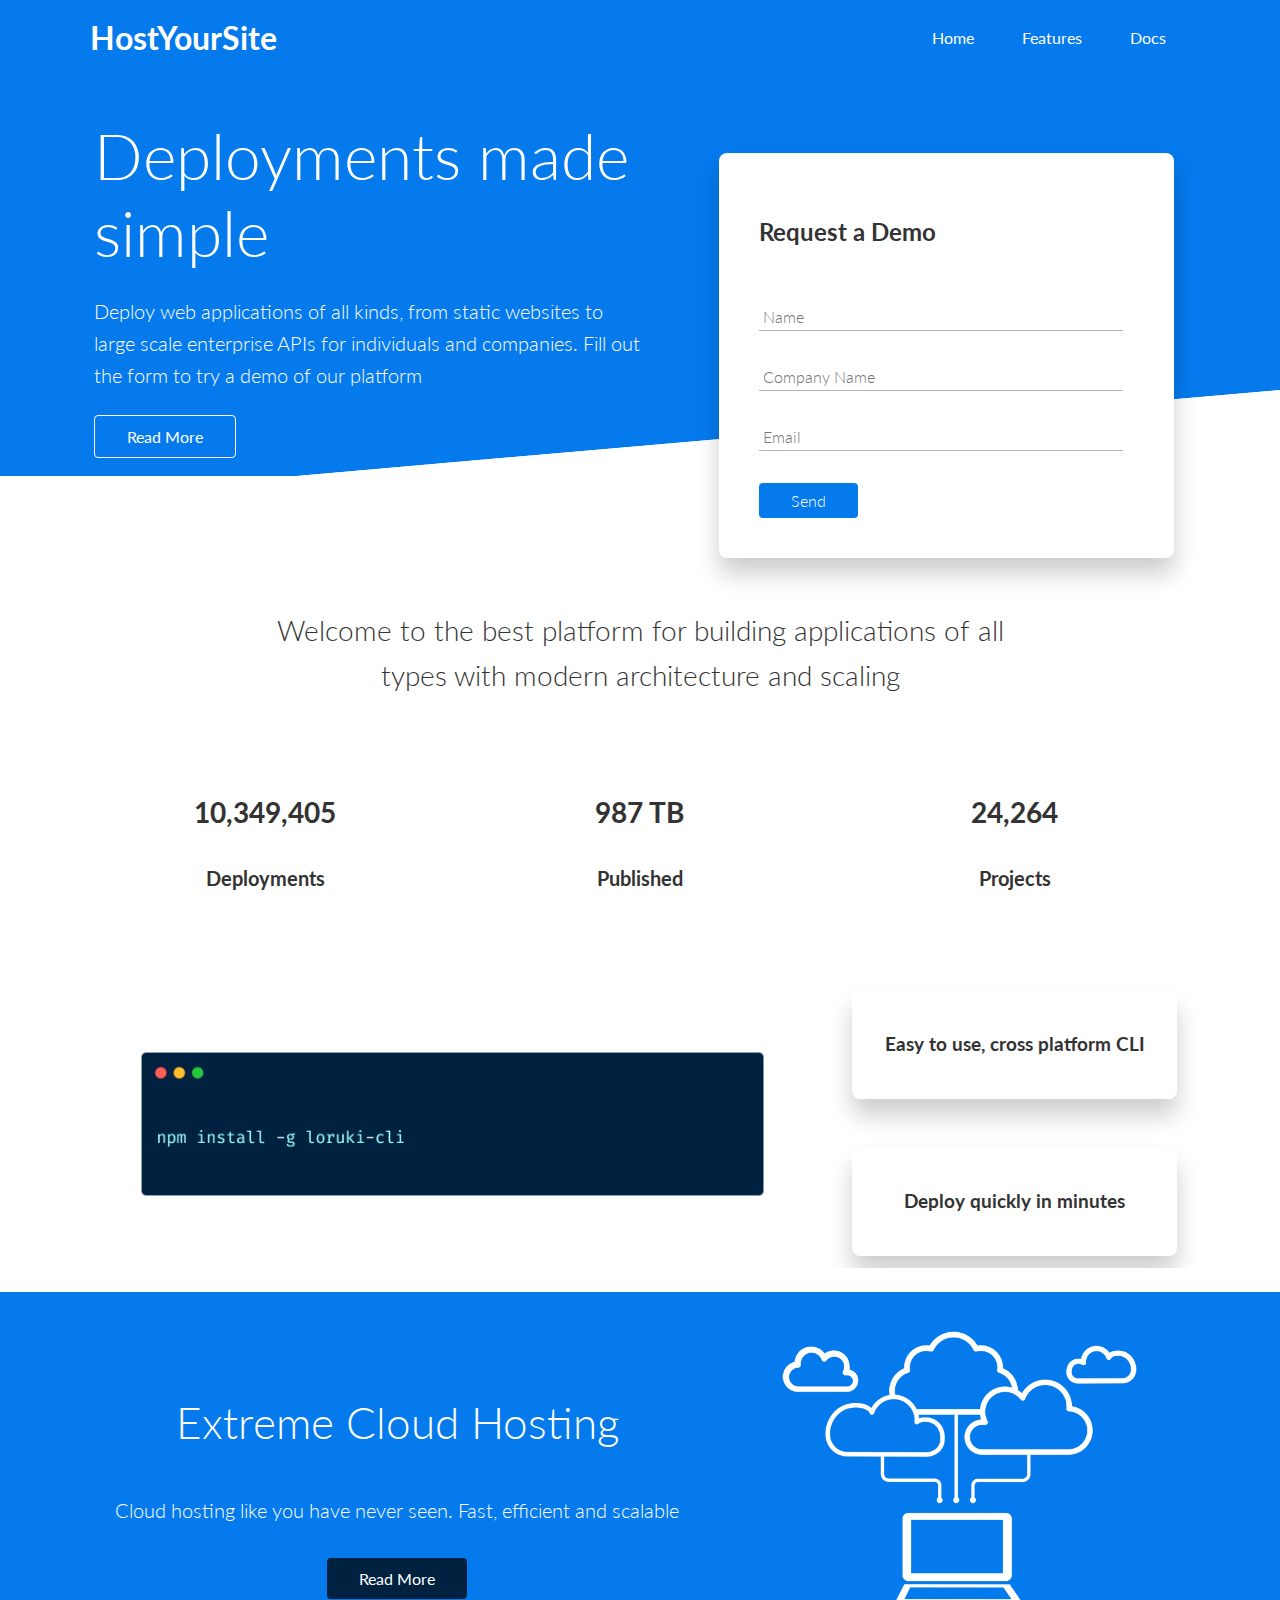
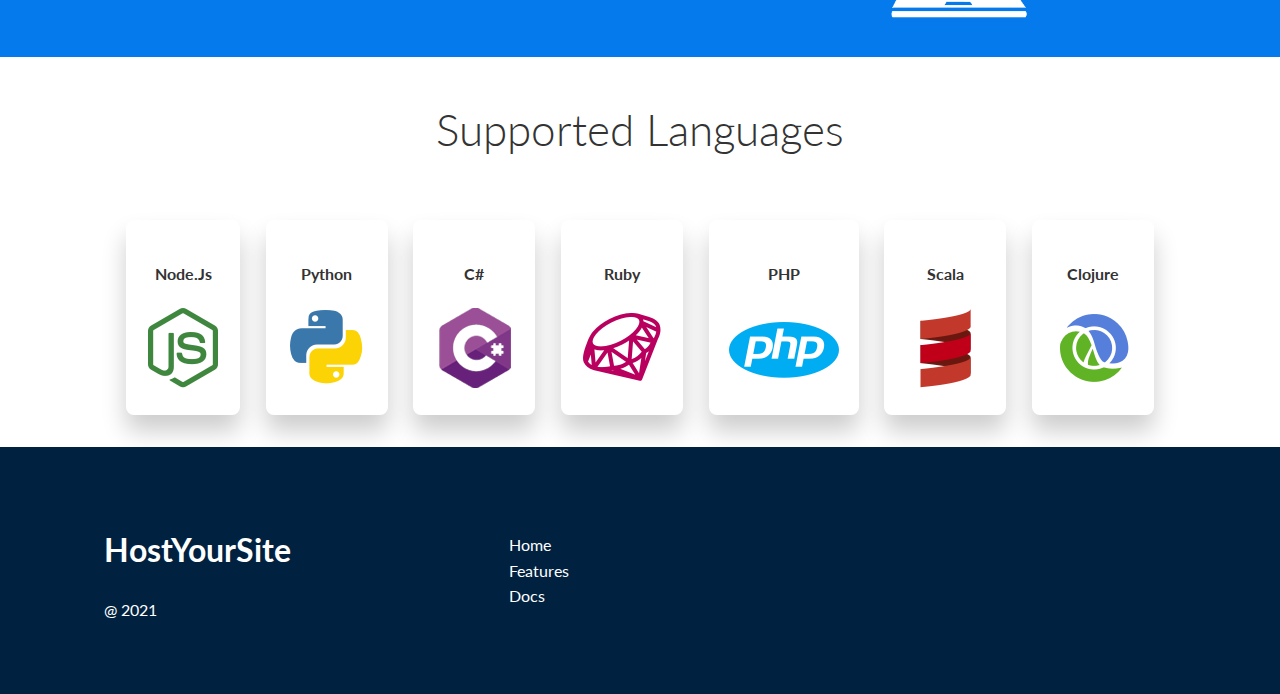
==== commit df7187c8: "making the nav logo redirect to home page and misc fixes" ====
--- a/index.html
+++ b/index.html
@@ -15,7 +15,7 @@
   <div class="navbar">
     <!-- Doesnt want to extend all the way, restricting the max width -->
     <div class="container flex">
-      <h1 class="logo">HostYourSite</h1>
+      <h1 class="logo"><a href="index.html">HostYourSite</a></h1>
       <nav>
         <ul>
           <li><a href="index.html">Home</a></li>
@@ -31,7 +31,7 @@
     <div class="container grid">
       <!-- Grid Items -->
       <div class="showcase-text">
-        <h1 class="lg mgy-1">Deployments made simple</h1>
+        <h1 class="xl mgy-1">Deployments made simple</h1>
         <p class="lead mgy-2">Deploy web applications of all kinds, from static websites to large scale enterprise APIs for individuals and companies. Fill out the form to try a demo of our platform</p>
         <a href="features.html" class="btn btn-outline">Read More</a>
       </div>
--- a/css/styles.css
+++ b/css/styles.css
@@ -69,6 +69,15 @@
 
 .navbar a:hover {
   border-bottom: 0.15rem var(--light-color) solid;
+}
+
+.navbar h1 a {
+  padding: initial;
+  margin: initial;
+}
+
+.navbar h1 a:hover {
+  border-bottom: none;
 }
 
 .navbar .flex {
@@ -134,6 +143,14 @@
   outline: none;
 }
 
+.showcase-text h1 {
+  line-height: normal;
+}
+
+.showcase-text a {
+  margin-bottom: 1.5rem;
+}
+
 /* Stats */
 
 .stats {
@@ -289,12 +306,8 @@
     gap:0;
   }
 
-  .showcase-text h1 {
-    font-size: 2.5rem;
-  }
-
-  .showcase-text a {
-    margin-bottom: 1.5rem;
+  .showcase-text h1, .features-head h1, .docs-head h1 {
+    font-size: 2.75rem;
   }
 }
 
@@ -469,13 +482,13 @@
     gap: 1rem;
   }
 
-  .showcase-text h1, .footer h1 {
-    font-size: 2rem;
-  }
-
-  .showcase-text p, .cloud .grid p {
+  .showcase-text h1, .features-head h1, .docs-head h1, .footer h1 {
+    font-size: 2.5rem;
+  }
+
+  .showcase-text p, .cloud .grid p, .features-head p, .docs-head p {
     font-size: 1.1rem;
-    margin: 0.5rem 0 1rem;
+    margin: 1.5rem 0 1rem;
   }
 
   .showcase-text a {
@@ -498,8 +511,8 @@
   }
 
   h3.stats-heading {
-    font-size: 1.25rem;
-    margin: 0.5rem 0 0;
+    font-size: 1.5rem;
+    margin: 1rem 0 3rem;
   }
 
   .stats .grid h3 {
